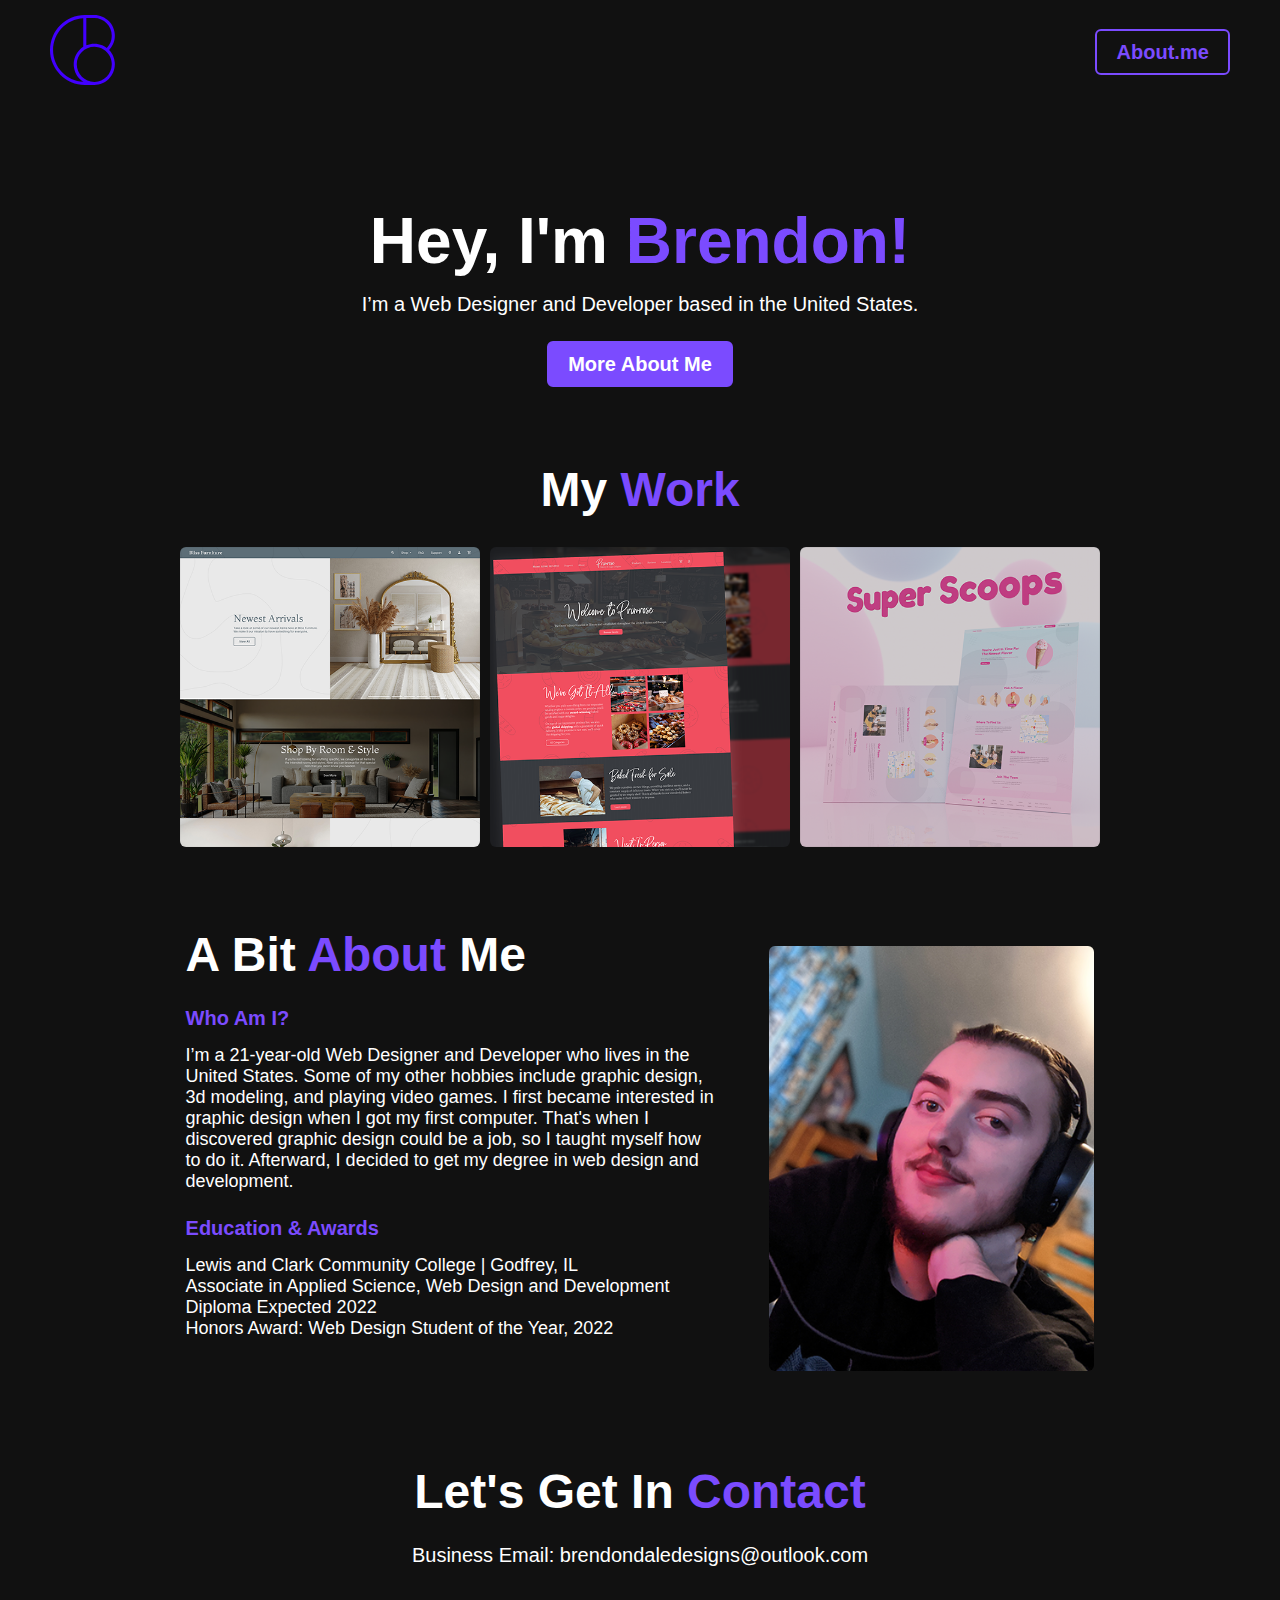
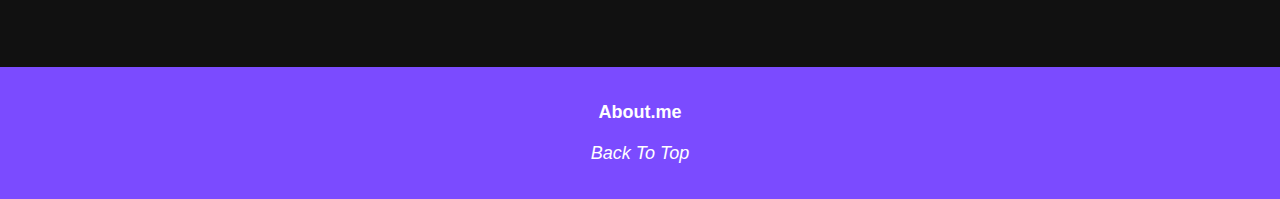
==== index.html @ 6afb6866 "This commit removes theme toggle and defaults to dark mode, as well as reverts minor code." ====
<!DOCTYPE html>
<html lang="en">
<head>
    <meta charset="UTF-8">
    <meta http-equiv="X-UA-Compatible" content="IE=edge">
    <meta name="viewport" content="width=device-width, initial-scale=1.0">
    <meta name="keywords" content="Portfolio, Brendon, Dale, Designs, Web, Design, Graphic, Design, 3d, Modeling, One, Page, Purple, Minimal, Personal, Welcome, Hi, Hello, Hey, Work, About, Contact, New, Case, Study, Studies">
    <meta name="author" content="Brendon Dale">
    <title>Brendon Dale Designs | Portfolio</title>
    <meta name="description" content="This is the home of Brendon Dale Designs. Here you can see some of my work, get to know me, and get my email if you want to contact me.">
    <link rel="stylesheet" href="css/main.css">
    <link rel="preconnect" href="https://fonts.gstatic.com" crossorigin>
</head>
<body>
<!--
    <section id="alertbanner">
        <p3><span class="semibold">Attention:</span> Type here...</p3>
    </section>
-->
    <nav id="nav" class="margin-bottom-100">
        <a href="index.html">
            <img src="images/logo-icons/logo.svg" id="nav-logo" alt="Brendon Dale Deigns Logo">
        </a>
        <div id="nav-cont">
            <a href="https://about.me/brendondale" target="_" class="button-secondary">
                <p2 class="semibold">About.me</p2>
            </a>
        </div>
    </nav>
    <section id="main-cont" class="margin-bottom-100">
        <div id="hero-cont" class="margin-bottom-75">
            <h1 class="margin-bottom-15 black">Hey, I'm <span class="accent-color word-break">Brendon!</span></h1>
            <p2 class="margin-bottom-25">I’m a Web Designer and Developer based in the United States.</p2>
            <a href="#about-cont" class="button-primary"><p2 class="semibold">More About Me</p2></a>
        </div>
        <div id="portfolio-cont" class="margin-bottom-75">
            <h2 class="margin-bottom-25 black">My <span class="accent-color">Work</span></h2>
            <div id="portfolio-row">
                <a href="casestudy-one.html" class="portfolio-item"><img src="images/work/bliss/blissfurnituretncropped.png" alt="Bliss Furniture landing page mockup"></a>
                <a href="casestudy-two.html" class="portfolio-item"><img src="images/work/primrose/primrose_tncropped.png" alt="Primrose Bakery and Sugar Delights landing page mockup"></a>
                <a href="casestudy-three.html" class="portfolio-item"><img src="images/work/super/superscoops_tncropped.png" alt="Super Scoops ice cream landing page mockup"></a>
            </div>
        </div>
        <div id="about-cont" class="margin-bottom-75">
            <div id="about-left" class="margin-bottom-25">
                <h2 class="margin-bottom-25 black">A Bit <span class="accent-color">About</span> Me</h2>
                <p2 class="margin-bottom-15 bold accent-color">Who Am I?</p2>
                <p3 class="margin-bottom-25">I’m a 21-year-old Web Designer and Developer who lives in the United States. Some of my other hobbies include graphic design, 3d modeling, and playing video games. I first became interested in graphic design when I got my first computer. That's when I discovered graphic design could be a job, so I taught myself how to do it. Afterward, I decided to get my degree in web design and development.</p3>
                <p2 class="margin-bottom-15 bold accent-color">Education & Awards</p2>
                <p3 class="margin-bottom-25">Lewis and Clark Community College | Godfrey, IL<br>
                    Associate in Applied Science, Web Design and Development<br>
                              Diploma Expected 2022<br>
                    Honors Award: Web Design Student of the Year, 2022</p3>
                <!--<a href="#contact-cont" class="button-primary"><p2 class="semibold">Let's Get In Touch</p2></a>-->
            </div>
            <div id="about-right">
                <div id="about-image"><img src="images/me.png" alt="Picture of Brendon Dale"></div>
            </div>
        </div>
        <div id="contact-cont">
            <h2 class="margin-bottom-25 black">Let's Get In <span class="accent-color">Contact</span></h2>
            <p2 class="word-break">Business Email: brendondaledesigns@outlook.com</p2>
        </div>
    </section>
    <footer id="footer-cont">
        <div id="footer-inner">
            <a href="https://about.me/brendondale" target="_" class="semibold white-color"><p3>About.me</p3></a>
            <a href="#nav" class="italic white-color"><p3>Back To Top</p3></a>
        </div>
    </footer>
</body>
</html>
---- css/main.css ----
:root {
    --clr-background:#111111;
    --clr-primary100:#ffffff;
    --clr-secondary100:#ffffff;
    --clr-accent100:#7b4bff;
    --clr-alert:#e92a2a;
}
.lightmode {
    --clr-background:#ffffff;
    --clr-primary100:#ffffff;
    --clr-secondary100:#1C1C1C;
    --clr-accent100:#4200FF;
    --clr-alert:#e92a2a;
}

* {
    padding: 0;
    margin: 0;
    box-sizing: border-box;
    scroll-behavior: smooth;
    /*outline: 1px solid red;*/          /*This outlines everything*/
}

body {
    min-height: 100vh;
    width: 100vw;
    font-family: 'Montserrat', sans-serif;
    color: var(--clr-secondary100);
    background-color: var(--clr-background);
    overflow-x: hidden;
    display: flex;
    flex-direction: column;
    align-items: center;
}

/* Fonts */
h1 {
    font-size: 4rem;
}
h2 {
    font-size: 3rem;
}
p1 {
    font-size: 1.5rem;
}
p2 {
    font-size: 1.25rem;
}
p3 {
    font-size: 1.125rem;
}

@media only screen and (max-width: 600px) {
    h1 {
        font-size: 3.75rem;
    }
    h2 {
        font-size: 2.75rem;
    }
    p1 {
        font-size: 1.25rem;
    }
    p2 {
        font-size: 1.15rem;
    }
    p3 {
        font-size: 1rem;
    }
}

.italic {
    font-style: italic;
}

.black {
    font-weight: 900;
}
.bold {
    font-weight: 700;
}
.semibold {
    font-weight: 600;
}
.medium {
    font-weight: 500;
}

a, href {
    text-decoration: none;
}

/* Modifiers */
.accent-color {
    color: var(--clr-accent100);
}

.white-color {
    color: var(--clr-primary100);
}

.underline {
    text-decoration: underline;
}

/* Margins */
.margin-top-100 {
    margin-top: 100px;
}
.margin-top-75 {
    margin-top: 75px;
}
.margin-top-50 {
    margin-top: 50px;
}
.margin-top-25 {
    margin-top: 25px;
}
.margin-top-15 {
    margin-top: 15px;
}

.margin-bottom-100 {
    margin-bottom: 100px;
}
.margin-bottom-75 {
    margin-bottom: 75px;
}
.margin-bottom-50 {
    margin-bottom: 50px;
}
.margin-bottom-25 {
    margin-bottom: 25px;
}
.margin-bottom-15 {
    margin-bottom: 15px;
}

/* Buttons */
.button-primary {
    border: 2px solid var(--clr-accent100);
    border-radius: 6px;
    padding: 0.6em 1.2em;
    color: var(--clr-primary100);
    background-color: var(--clr-accent100);
    transition: 200ms;
}
.button-primary:hover {
    background-color: transparent;
    color: var(--clr-accent100);
}

.button-secondary {
    border: 2px solid var(--clr-accent100);
    border-radius: 6px;
    padding: 0.6em 1.2em;
    color: var(--clr-accent100);
    background-color: transparent;
    transition: 200ms;
}
.button-secondary:hover {
    background-color: var(--clr-accent100);
    color: var(--clr-primary100);
}

/* Alert Banner */
#alertbanner {
    width: inherit;
    display: flex;
    flex-direction: row;
    align-items: center;
    justify-content: center;
    padding: 15px 50px;
    background-color: var(--clr-alert);
    color: var(--clr-primary100);
}

/* Nav */
#nav {
    width: inherit;
    display: flex;
    flex-direction: row;
    justify-content: space-between;
    align-items: center;
    padding: 15px 50px;
}

#nav-cont {
    display: flex;
    flex-direction: row;
    justify-content: space-between;
    align-items: center;
    gap: 25px;
    flex-wrap: wrap;
}

#nav-logo {
    height: 70px;
}

@media only screen and (max-width: 600px) {
    #nav {
        width: inherit;
        display: flex;
        flex-direction: row;
        gap: 25px;
        flex-wrap: wrap;
        justify-content: space-between;
        align-items: center;
        padding: 15px 25px;
    }
}

/* ~~ Main Container ~~ */
#main-cont {
    display: flex;
    flex-direction: column;
    align-items: center;
    width: 90%;
}

/* Hero */
#hero-cont {
    display: flex;
    flex-direction: column;
    align-items: center;
    max-width: 100%;
}

@media only screen and (max-width: 600px) {
    .word-break {
        word-break: break-all;
    }
}

/* Portfolio */
#portfolio-cont {
    display: flex;
    flex-direction: column;
    align-items: center;
}

#portfolio-row {
    display: flex;
    flex-direction: row;
    flex-flow: wrap;
}

.portfolio-item {
    margin: 5px;
    width: 300px;
    height: 300px;/*
    object-fit: cover;*/
    display: flex;
    justify-content: center;
    align-items: center;
    transition: ease-in-out 250ms;
    position: relative;
    overflow: hidden;
}
@media only screen and (max-width: 600px) {
    .portfolio-item {
        width: 250px;
        height: 250px;
    }
}
.portfolio-item img {
    border-radius: 6px;
    transition: 250ms;
    width: inherit;
    height: inherit;
}
.portfolio-item img:hover {
    width: 350px;
    height: 350px;
}
/*.portfolio-item::before {
    content: '';
    top: 100%;
    width: 100%;
    height: 5px;
    position: absolute;
    border-radius: 5px;
    transition: ease-in-out 250ms;
    z-index: -1;
}
.portfolio-item:hover::before {
    background-color: var(--clr-accent100);
    top: 102%;
}*/

.portfolio-item>* {
    width: 100%;
    height: auto;
}

/* About */
#about-cont {
    display: flex;
    flex-direction: row;
    align-items: center;
    justify-content: center;
    flex-flow: wrap;
    gap: 50px;
}

#about-left {
    display: flex;
    flex-direction: column;
    align-items: flex-start;
    max-width: 60ch;
}

#about-right {
    display: flex;
    flex-direction: column;
    align-items: center;
}

#about-image {
    max-width: 325px;
    height: 425px;
    overflow: hidden;
    display: flex;
    justify-content: center;
    align-items: center;
    border-radius: 6px;
}
@media only screen and (max-width: 600px) {
    #about-image {
        max-width: 275px;
        height: 375px;
    }
}

#about-image>* {
    width: auto;
    height: 100%;
}

/* Contact */
#contact-cont {
    display: flex;
    flex-direction: column;
    align-items: center;
}

/* Footer */
#footer-cont {
    width: 100%;
    padding: 25px 0px;
    display: flex;
    flex-direction: column;
    align-items: center;
    background-color: var(--clr-accent100);
}

#footer-inner {
    display: flex;
    flex-direction: column;
    align-items: center;
    justify-content: space-between;
}

#footer-inner>* {
    padding: 10px;
}
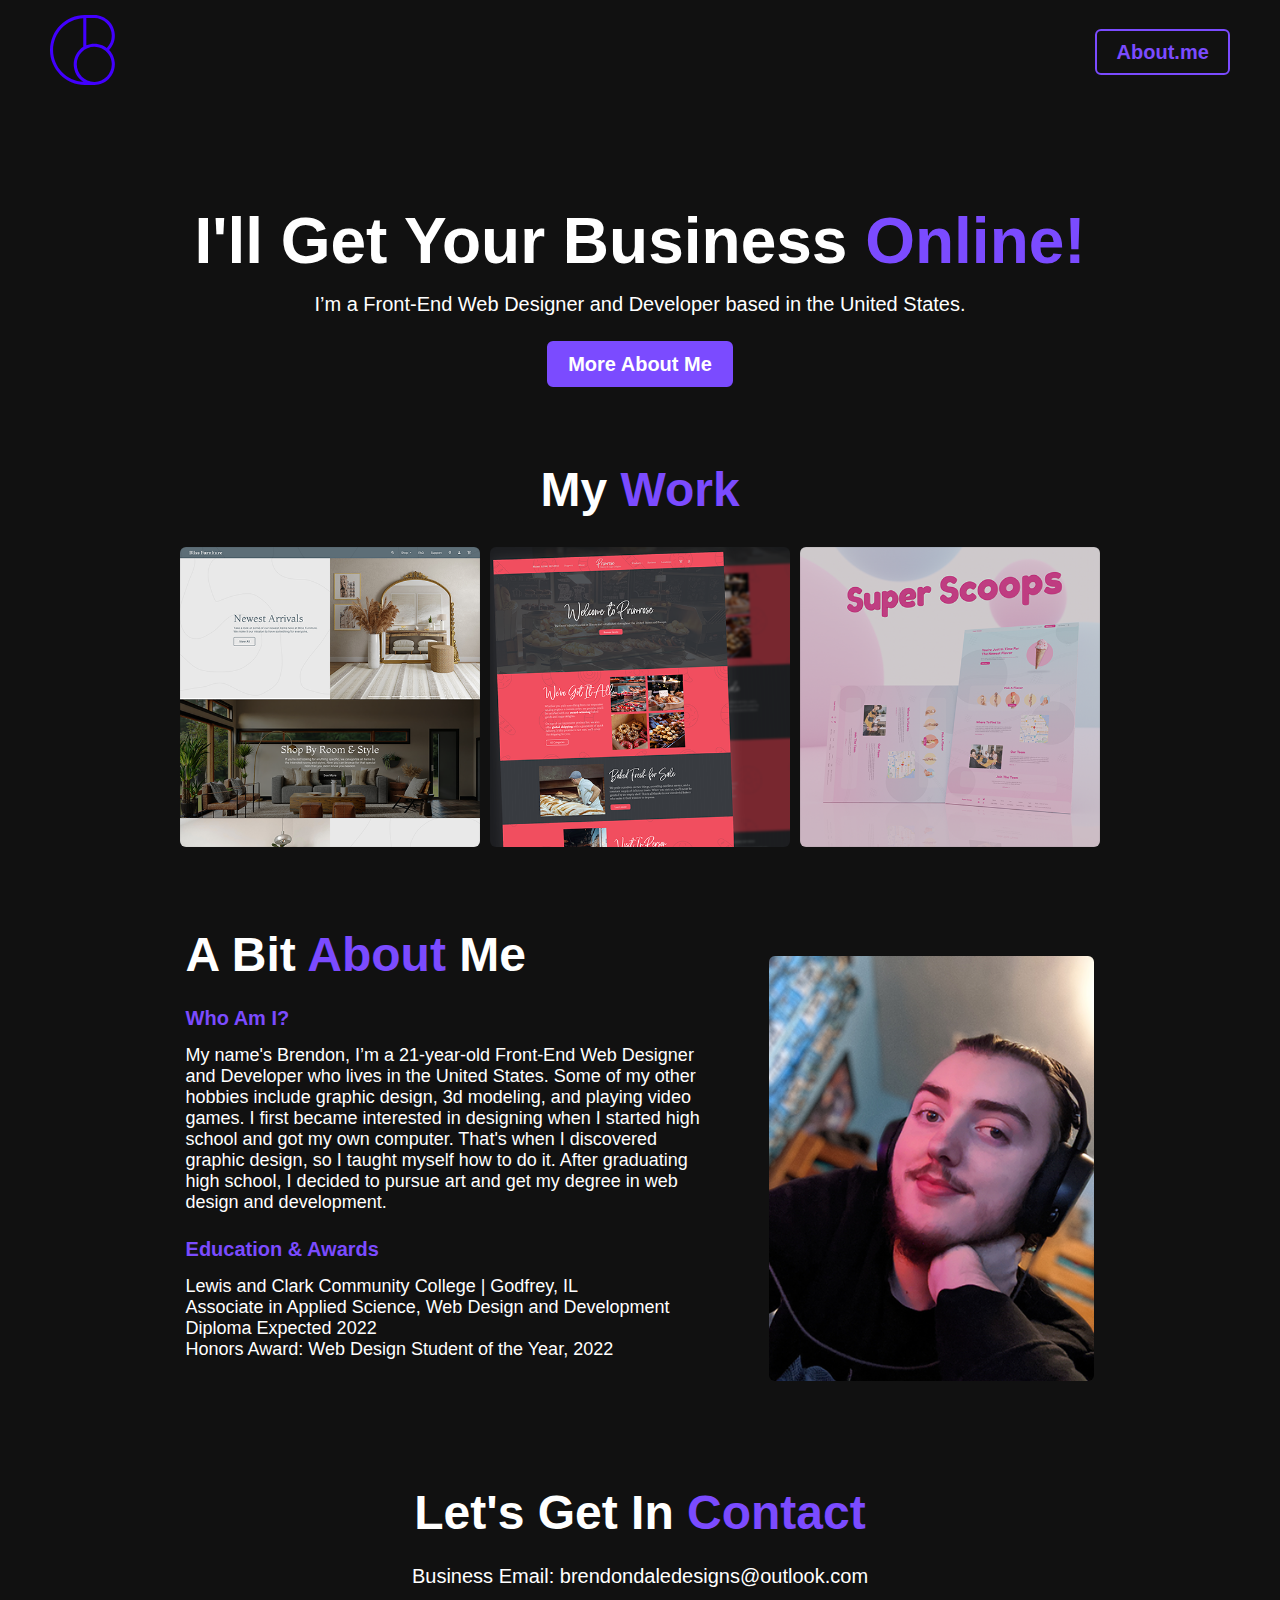
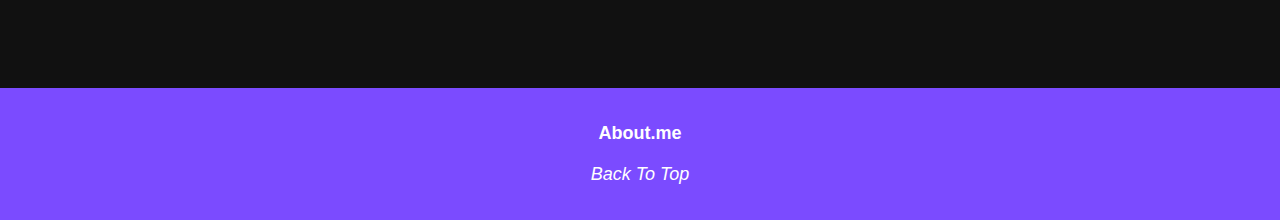
==== commit 31cd3041: "Edited Text Throughout" ====
--- a/index.html
+++ b/index.html
@@ -29,8 +29,8 @@
     </nav>
     <section id="main-cont" class="margin-bottom-100">
         <div id="hero-cont" class="margin-bottom-75">
-            <h1 class="margin-bottom-15 black">Hey, I'm <span class="accent-color word-break">Brendon!</span></h1>
-            <p2 class="margin-bottom-25">I’m a Web Designer and Developer based in the United States.</p2>
+            <h1 class="margin-bottom-15 black">I'll Get Your Business <span class="accent-color word-break">Online!</span></h1>
+            <p2 class="margin-bottom-25">I’m a Front-End Web Designer and Developer based in the United States.</p2>
             <a href="#about-cont" class="button-primary"><p2 class="semibold">More About Me</p2></a>
         </div>
         <div id="portfolio-cont" class="margin-bottom-75">
@@ -45,7 +45,7 @@
             <div id="about-left" class="margin-bottom-25">
                 <h2 class="margin-bottom-25 black">A Bit <span class="accent-color">About</span> Me</h2>
                 <p2 class="margin-bottom-15 bold accent-color">Who Am I?</p2>
-                <p3 class="margin-bottom-25">I’m a 21-year-old Web Designer and Developer who lives in the United States. Some of my other hobbies include graphic design, 3d modeling, and playing video games. I first became interested in graphic design when I got my first computer. That's when I discovered graphic design could be a job, so I taught myself how to do it. Afterward, I decided to get my degree in web design and development.</p3>
+                <p3 class="margin-bottom-25">My name's Brendon, I’m a 21-year-old Front-End Web Designer and Developer who lives in the United States. Some of my other hobbies include graphic design, 3d modeling, and playing video games. I first became interested in designing when I started high school and got my own computer. That's when I discovered graphic design, so I taught myself how to do it. After graduating high school, I decided to pursue art and get my degree in web design and development.</p3>
                 <p2 class="margin-bottom-15 bold accent-color">Education & Awards</p2>
                 <p3 class="margin-bottom-25">Lewis and Clark Community College | Godfrey, IL<br>
                     Associate in Applied Science, Web Design and Development<br>
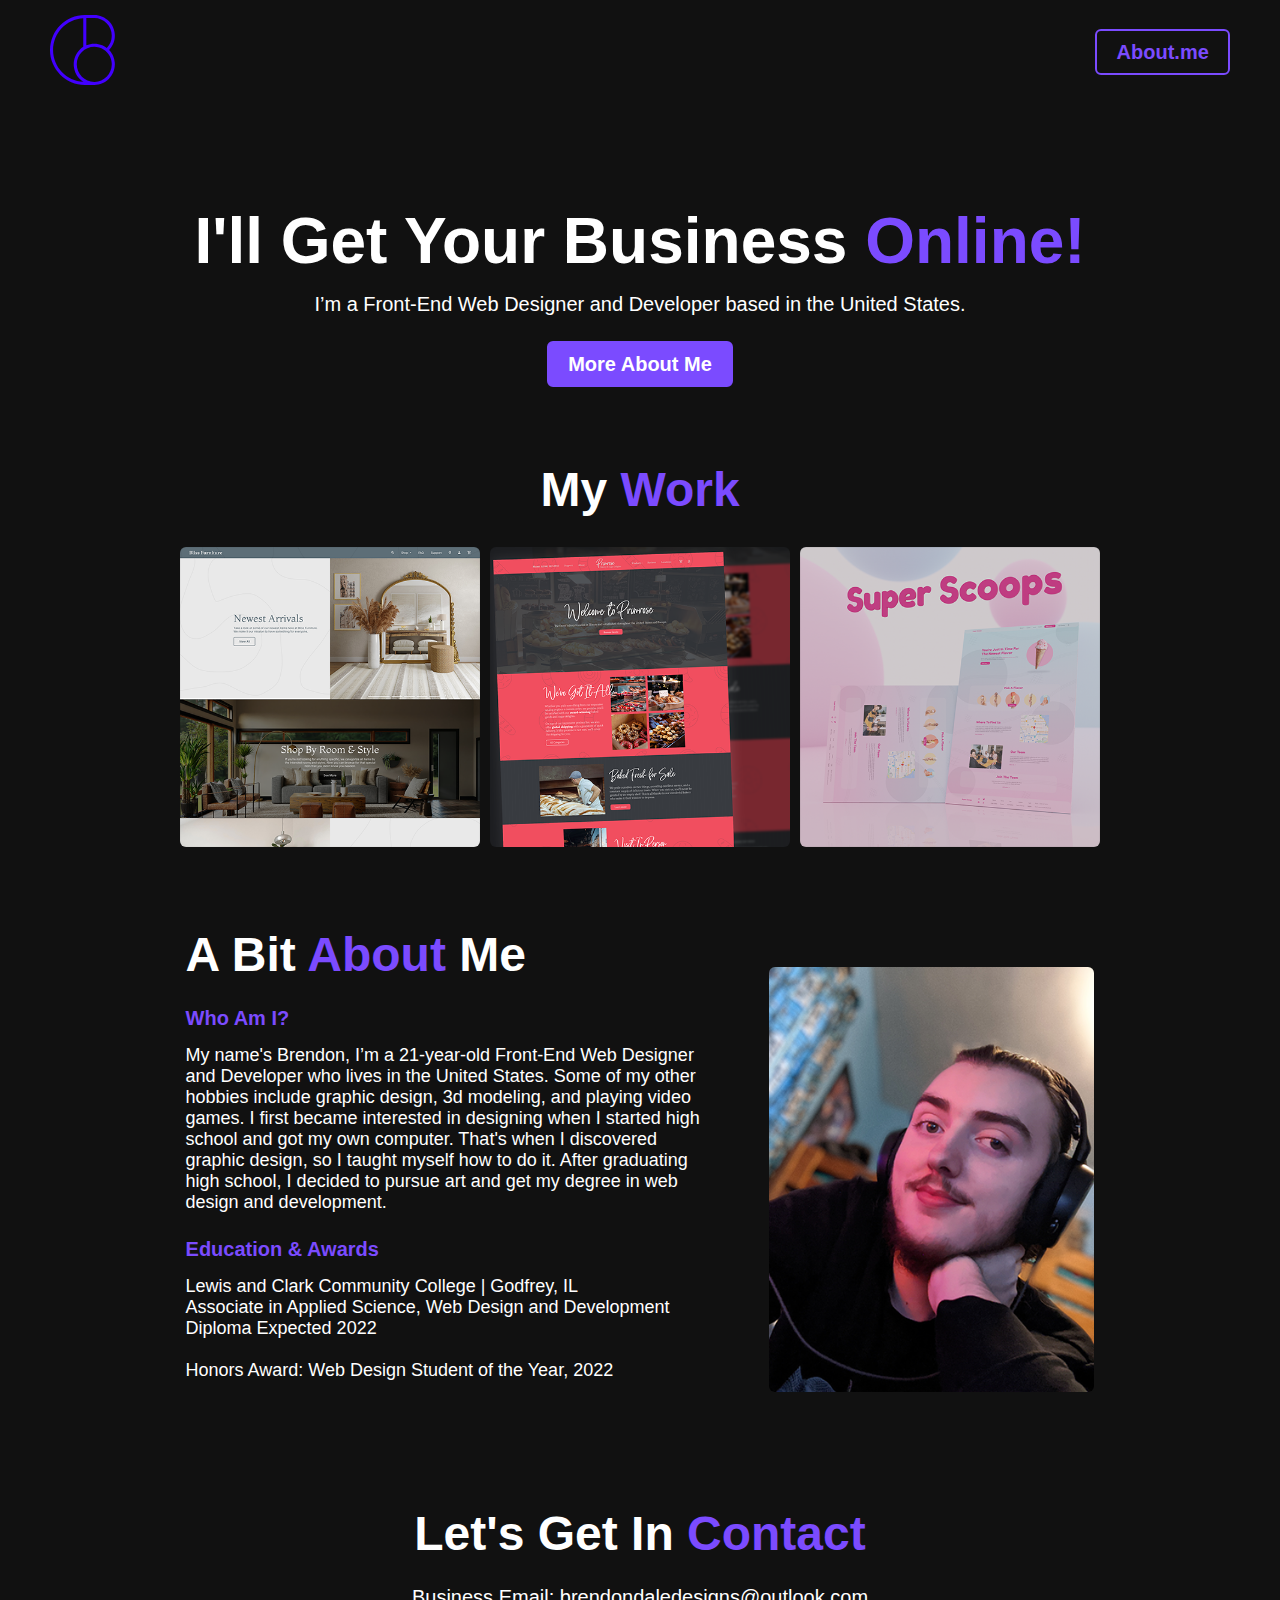
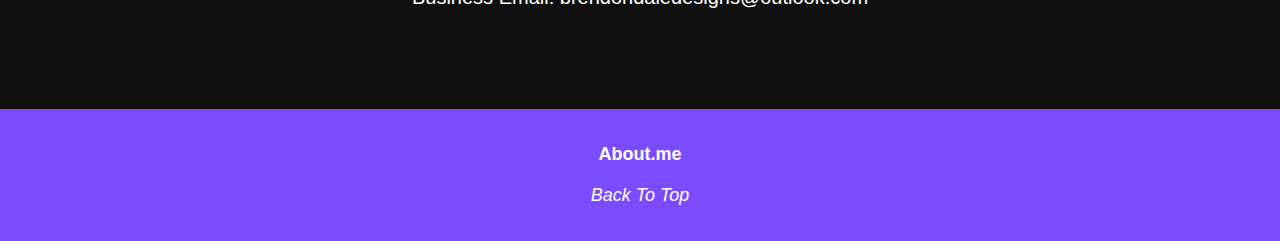
==== commit caf10142: "Added gap to about section" ====
--- a/index.html
+++ b/index.html
@@ -49,7 +49,7 @@
                 <p2 class="margin-bottom-15 bold accent-color">Education & Awards</p2>
                 <p3 class="margin-bottom-25">Lewis and Clark Community College | Godfrey, IL<br>
                     Associate in Applied Science, Web Design and Development<br>
-                              Diploma Expected 2022<br>
+                              Diploma Expected 2022<br><br>
                     Honors Award: Web Design Student of the Year, 2022</p3>
                 <!--<a href="#contact-cont" class="button-primary"><p2 class="semibold">Let's Get In Touch</p2></a>-->
             </div>
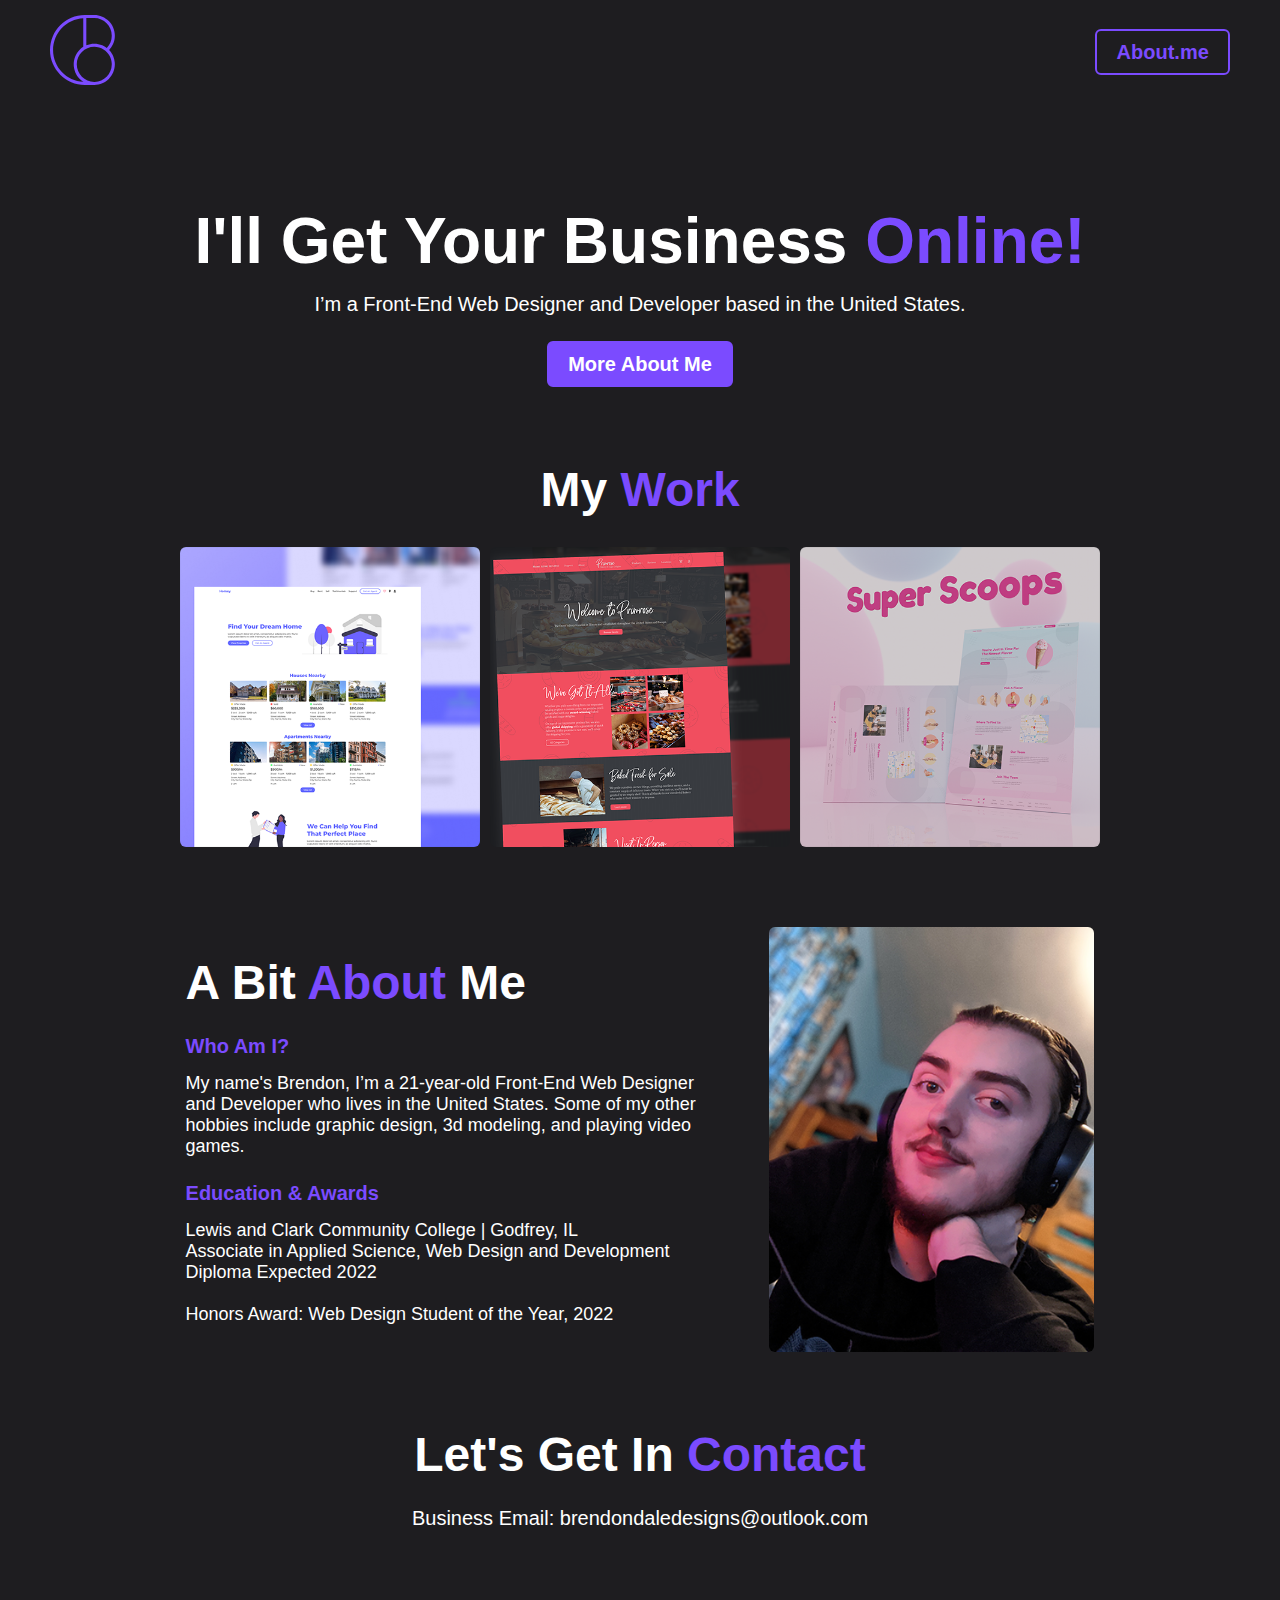
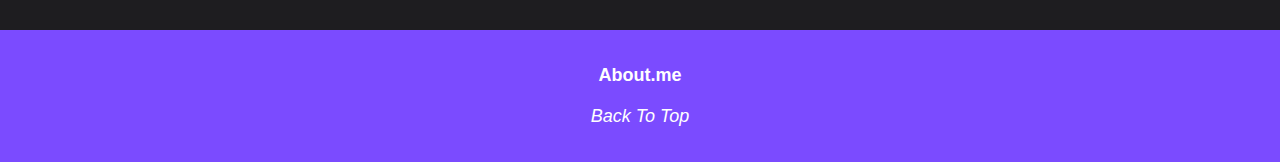
==== commit 485d77c4: "Changes colors, text, headers, etc." ====
--- a/index.html
+++ b/index.html
@@ -17,9 +17,9 @@
         <p3><span class="semibold">Attention:</span> Type here...</p3>
     </section>
 -->
-    <nav id="nav" class="margin-bottom-100">
+    <nav id="nav">
         <a href="index.html">
-            <img src="images/logo-icons/logo.svg" id="nav-logo" alt="Brendon Dale Deigns Logo">
+            <img src="images/logo-icons/logo.svg" id="nav-logo" alt="Brendon Dale Designs Logo">
         </a>
         <div id="nav-cont">
             <a href="https://about.me/brendondale" target="_" class="button-secondary">
@@ -27,27 +27,27 @@
             </a>
         </div>
     </nav>
-    <section id="main-cont" class="margin-bottom-100">
-        <div id="hero-cont" class="margin-bottom-75">
+    <section id="main-cont">
+        <div id="hero-cont">
             <h1 class="margin-bottom-15 black">I'll Get Your Business <span class="accent-color word-break">Online!</span></h1>
             <p2 class="margin-bottom-25">I’m a Front-End Web Designer and Developer based in the United States.</p2>
             <a href="#about-cont" class="button-primary"><p2 class="semibold">More About Me</p2></a>
         </div>
-        <div id="portfolio-cont" class="margin-bottom-75">
+        <div id="portfolio-cont">
             <h2 class="margin-bottom-25 black">My <span class="accent-color">Work</span></h2>
             <div id="portfolio-row">
-                <a href="casestudy-one.html" class="portfolio-item"><img src="images/work/bliss/blissfurnituretncropped.png" alt="Bliss Furniture landing page mockup"></a>
-                <a href="casestudy-two.html" class="portfolio-item"><img src="images/work/primrose/primrose_tncropped.png" alt="Primrose Bakery and Sugar Delights landing page mockup"></a>
-                <a href="casestudy-three.html" class="portfolio-item"><img src="images/work/super/superscoops_tncropped.png" alt="Super Scoops ice cream landing page mockup"></a>
+                <a href="casestudy-one.html" class="portfolio-item"><img src="images/work/homey/homey_thumb.png" alt="Homey real estate landing page and listing page mockup"></a>
+                <a href="casestudy-two.html" class="portfolio-item"><img src="images/work/primrose/primrose_thumb.png" alt="Primrose Bakery and Sugar Delights landing page mockup"></a>
+                <a href="casestudy-three.html" class="portfolio-item"><img src="images/work/super/superscoops_thumb.png" alt="Super Scoops ice cream landing page mockup"></a>
             </div>
         </div>
-        <div id="about-cont" class="margin-bottom-75">
-            <div id="about-left" class="margin-bottom-25">
+        <div id="about-cont">
+            <div id="about-left">
                 <h2 class="margin-bottom-25 black">A Bit <span class="accent-color">About</span> Me</h2>
-                <p2 class="margin-bottom-15 bold accent-color">Who Am I?</p2>
-                <p3 class="margin-bottom-25">My name's Brendon, I’m a 21-year-old Front-End Web Designer and Developer who lives in the United States. Some of my other hobbies include graphic design, 3d modeling, and playing video games. I first became interested in designing when I started high school and got my own computer. That's when I discovered graphic design, so I taught myself how to do it. After graduating high school, I decided to pursue art and get my degree in web design and development.</p3>
-                <p2 class="margin-bottom-15 bold accent-color">Education & Awards</p2>
-                <p3 class="margin-bottom-25">Lewis and Clark Community College | Godfrey, IL<br>
+                <h3 class="margin-bottom-15 bold accent-color">Who Am I?</h3>
+                <p3 class="margin-bottom-25">My name's Brendon, I’m a 21-year-old Front-End Web Designer and Developer who lives in the United States. Some of my other hobbies include graphic design, 3d modeling, and playing video games.</p3>
+                <h3 class="margin-bottom-15 bold accent-color">Education & Awards</h3>
+                <p3>Lewis and Clark Community College | Godfrey, IL<br>
                     Associate in Applied Science, Web Design and Development<br>
                               Diploma Expected 2022<br><br>
                     Honors Award: Web Design Student of the Year, 2022</p3>
--- a/css/main.css
+++ b/css/main.css
@@ -1,5 +1,5 @@
 :root {
-    --clr-background:#111111;
+    --clr-background:#1e1d20;
     --clr-primary100:#ffffff;
     --clr-secondary100:#ffffff;
     --clr-accent100:#7b4bff;
@@ -31,6 +31,7 @@
     display: flex;
     flex-direction: column;
     align-items: center;
+    gap: 100px;
 }
 
 /* Fonts */
@@ -40,6 +41,9 @@
 h2 {
     font-size: 3rem;
 }
+h3 {
+    font-size: 1.25rem;
+}
 p1 {
     font-size: 1.5rem;
 }
@@ -52,10 +56,13 @@
 
 @media only screen and (max-width: 600px) {
     h1 {
-        font-size: 3.75rem;
+        font-size: 3rem;
     }
     h2 {
         font-size: 2.75rem;
+    }
+    h3 {
+        font-size: 1rem;
     }
     p1 {
         font-size: 1.25rem;
@@ -216,6 +223,7 @@
     flex-direction: column;
     align-items: center;
     width: 90%;
+    gap: 75px;
 }
 
 /* Hero */
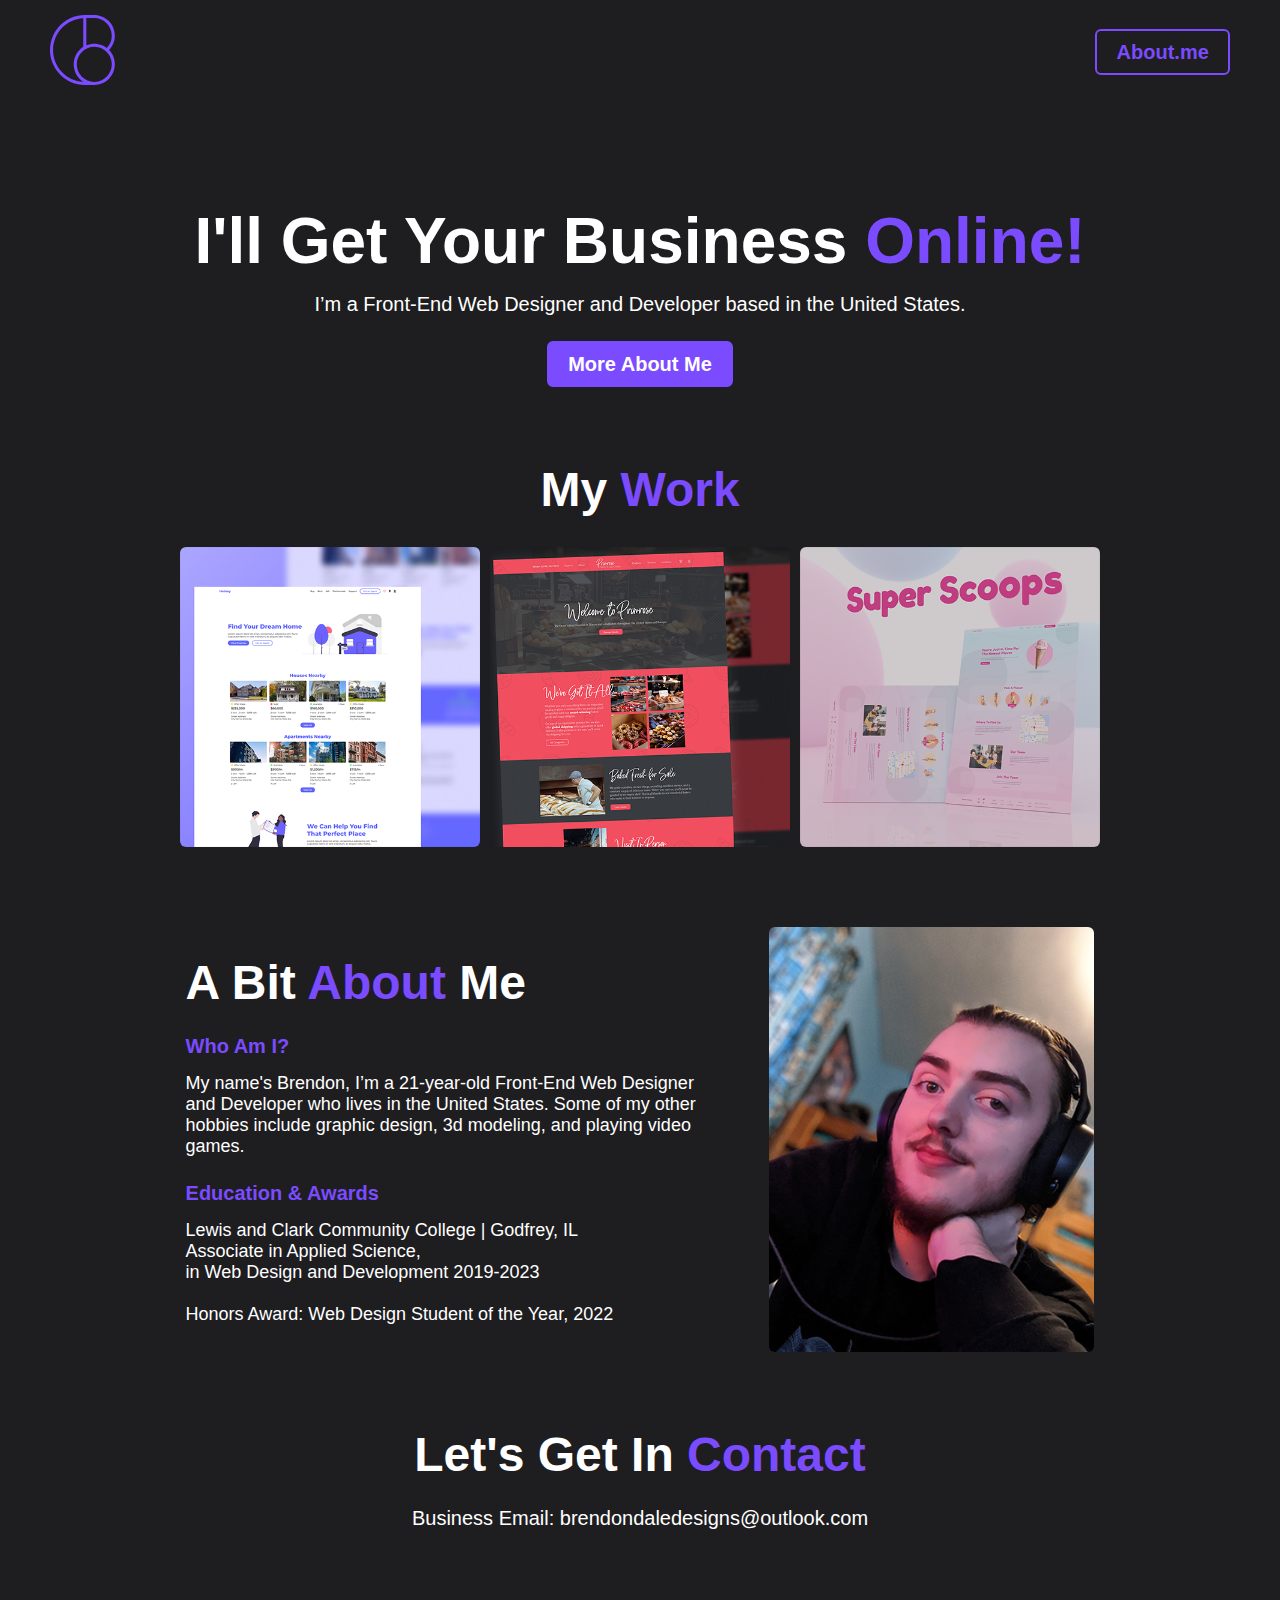
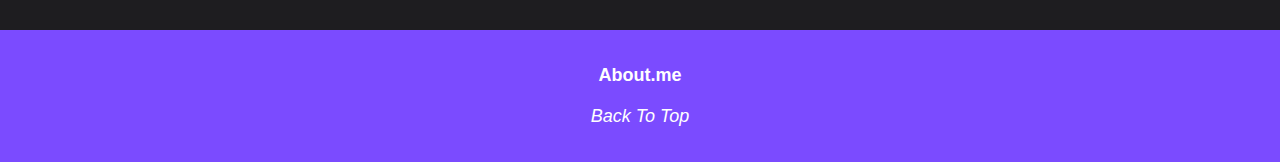
==== commit b5ac10da: "Confirmed School Start and End Dates" ====
--- a/index.html
+++ b/index.html
@@ -48,8 +48,7 @@
                 <p3 class="margin-bottom-25">My name's Brendon, I’m a 21-year-old Front-End Web Designer and Developer who lives in the United States. Some of my other hobbies include graphic design, 3d modeling, and playing video games.</p3>
                 <h3 class="margin-bottom-15 bold accent-color">Education & Awards</h3>
                 <p3>Lewis and Clark Community College | Godfrey, IL<br>
-                    Associate in Applied Science, Web Design and Development<br>
-                              Diploma Expected 2022<br><br>
+                    Associate in Applied Science, <br>in Web Design and Development 2019-2023<br><br>
                     Honors Award: Web Design Student of the Year, 2022</p3>
                 <!--<a href="#contact-cont" class="button-primary"><p2 class="semibold">Let's Get In Touch</p2></a>-->
             </div>
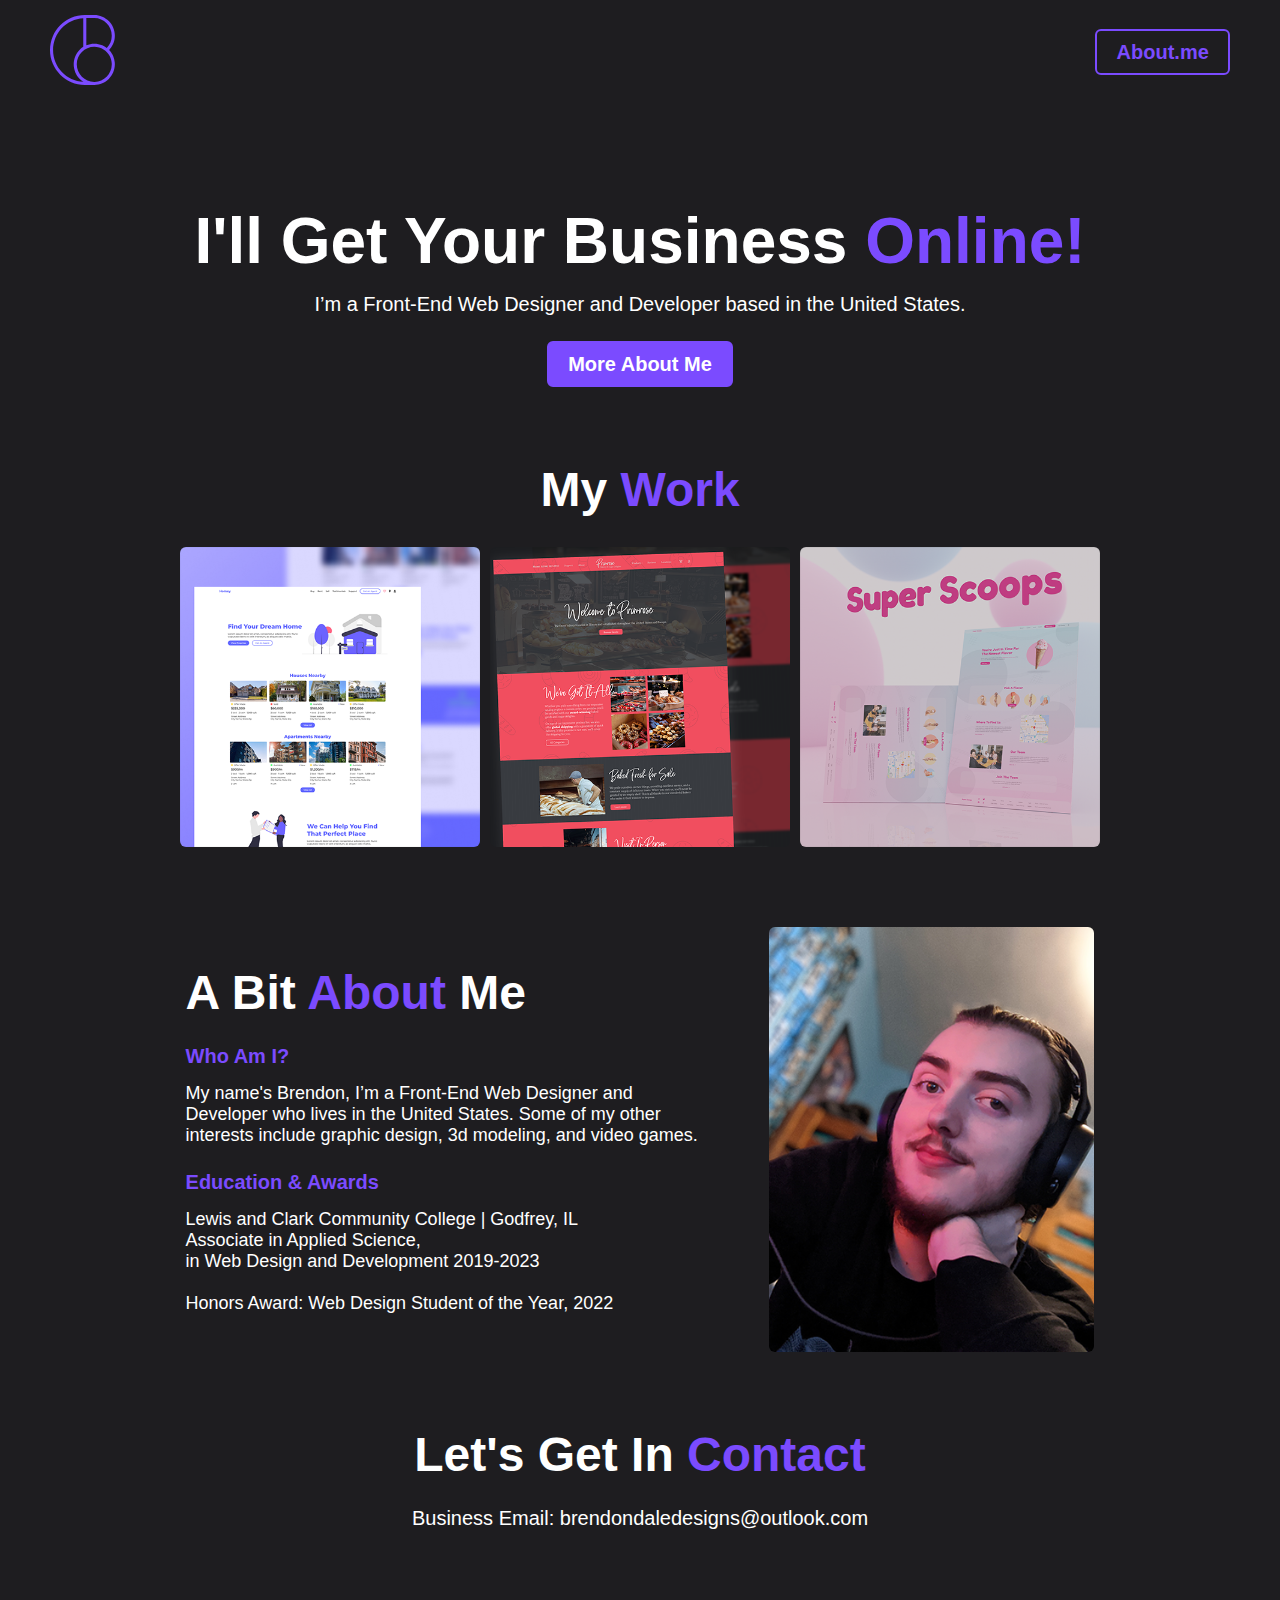
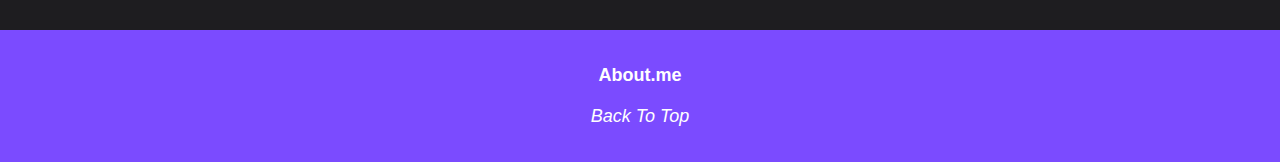
==== commit 1cb8957a: "removed age and reworded interest section" ====
--- a/index.html
+++ b/index.html
@@ -45,7 +45,7 @@
             <div id="about-left">
                 <h2 class="margin-bottom-25 black">A Bit <span class="accent-color">About</span> Me</h2>
                 <h3 class="margin-bottom-15 bold accent-color">Who Am I?</h3>
-                <p3 class="margin-bottom-25">My name's Brendon, I’m a 21-year-old Front-End Web Designer and Developer who lives in the United States. Some of my other hobbies include graphic design, 3d modeling, and playing video games.</p3>
+                <p3 class="margin-bottom-25">My name's Brendon, I’m a Front-End Web Designer and Developer who lives in the United States. Some of my other interests include graphic design, 3d modeling, and video games.</p3>
                 <h3 class="margin-bottom-15 bold accent-color">Education & Awards</h3>
                 <p3>Lewis and Clark Community College | Godfrey, IL<br>
                     Associate in Applied Science, <br>in Web Design and Development 2019-2023<br><br>
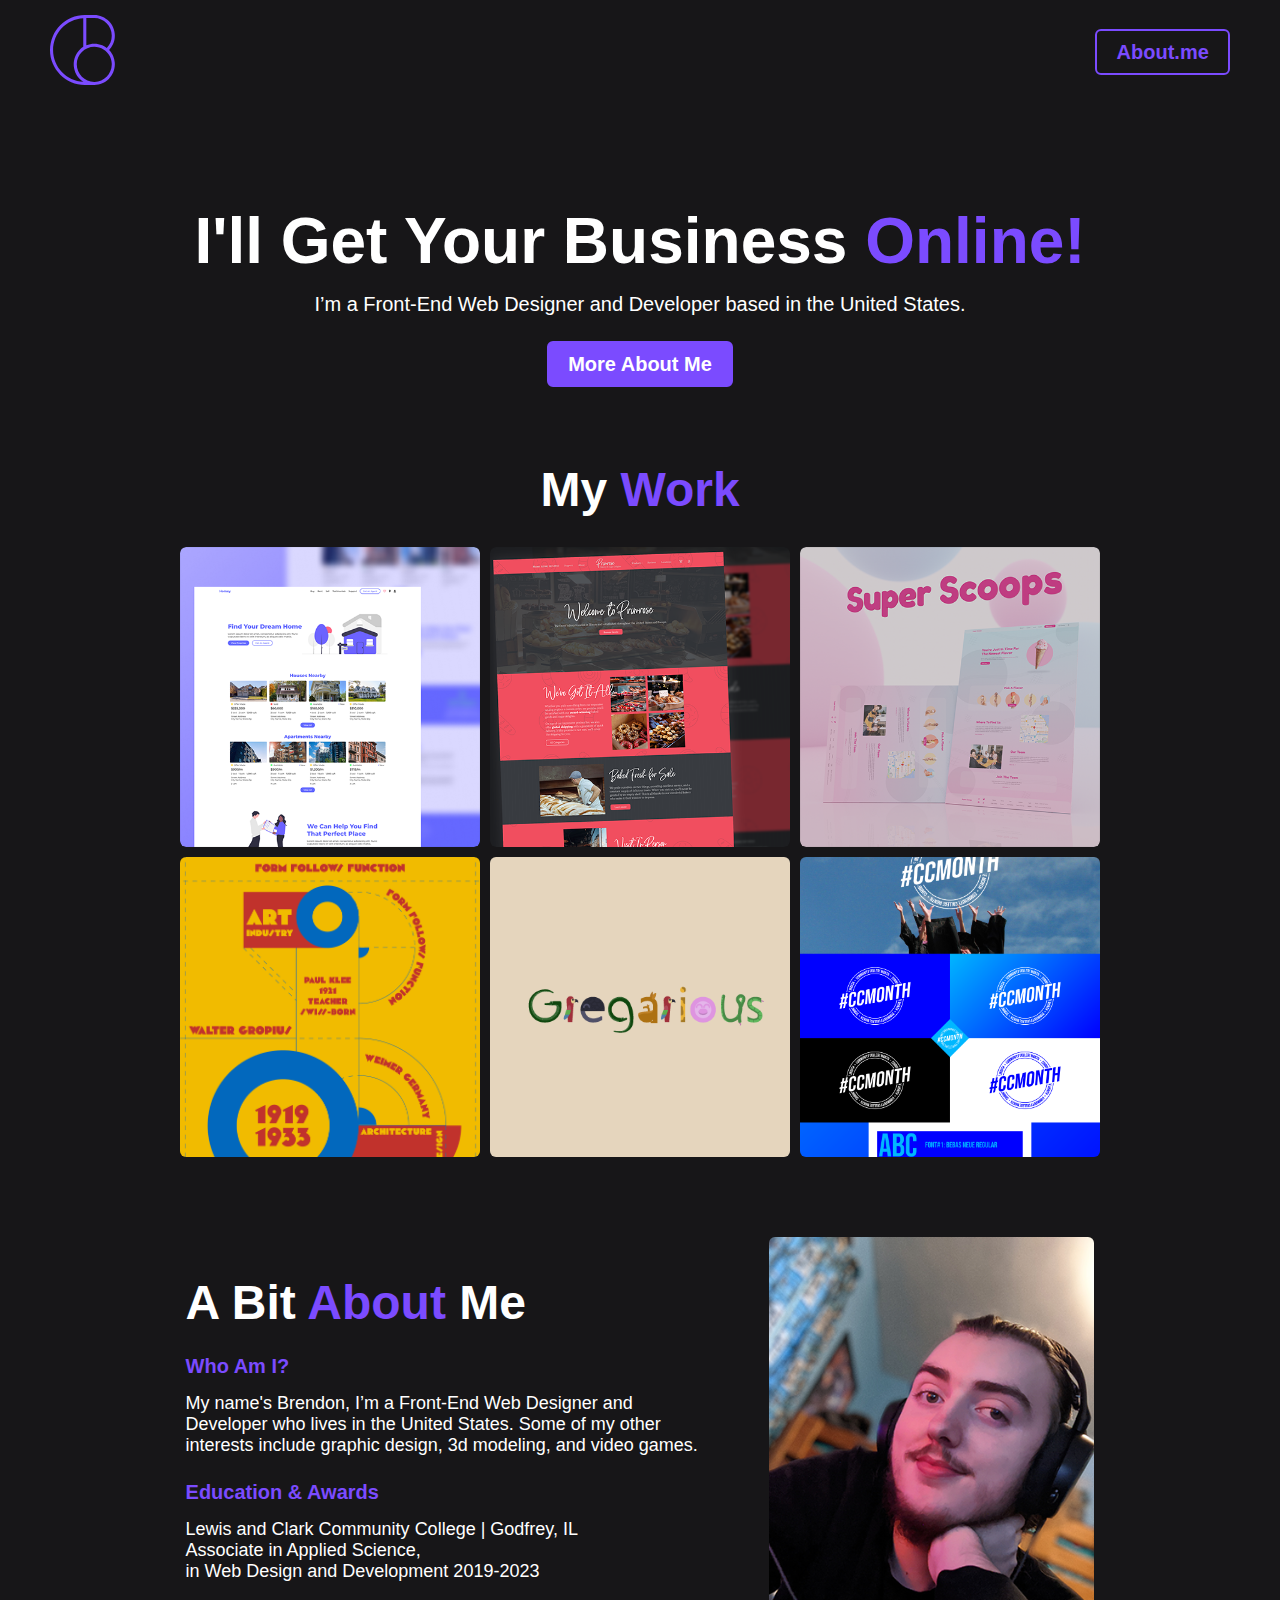
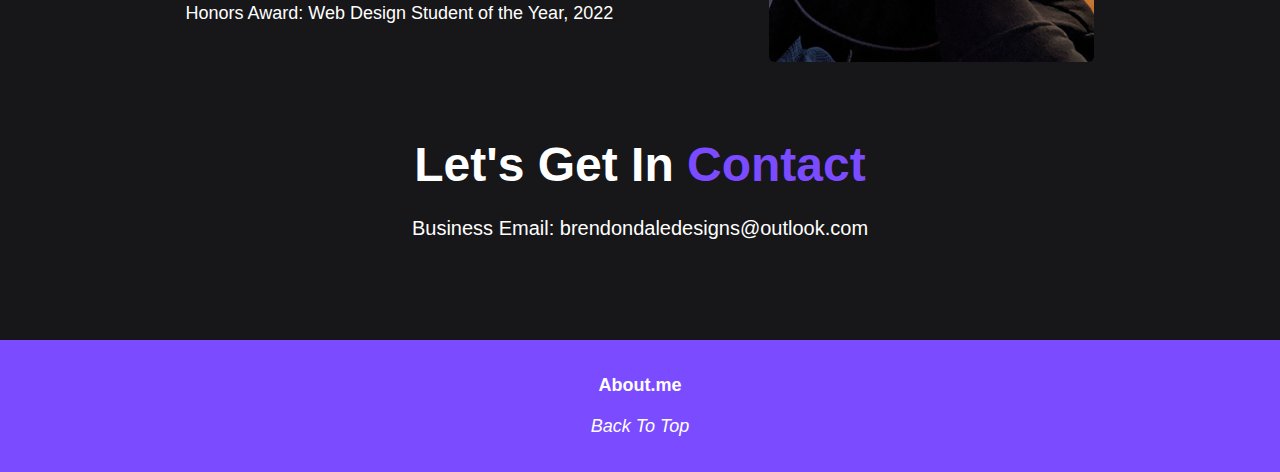
==== commit 1592fa0d: "Graphic Designs Added" ====
--- a/index.html
+++ b/index.html
@@ -36,9 +36,26 @@
         <div id="portfolio-cont">
             <h2 class="margin-bottom-25 black">My <span class="accent-color">Work</span></h2>
             <div id="portfolio-row">
-                <a href="casestudy-one.html" class="portfolio-item"><img src="images/work/homey/homey_thumb.png" alt="Homey real estate landing page and listing page mockup"></a>
-                <a href="casestudy-two.html" class="portfolio-item"><img src="images/work/primrose/primrose_thumb.png" alt="Primrose Bakery and Sugar Delights landing page mockup"></a>
-                <a href="casestudy-three.html" class="portfolio-item"><img src="images/work/super/superscoops_thumb.png" alt="Super Scoops ice cream landing page mockup"></a>
+                <a href="images/work/homey/homey_home.png" target="_" class="portfolio-item">
+                    <img src="images/work/homey/homey_thumb.png" alt="Homey real estate landing page mockup">
+                </a>
+                <a href="images/work/primrose/primrosebakery.png" target="_" class="portfolio-item">
+                    <img src="images/work/primrose/primrose_thumb.png" alt="Primrose Bakery and Sugar Delights landing page mockup">
+                </a>
+                <a href="images/work/super/superscoops.png" target="_" class="portfolio-item">
+                    <img src="images/work/super/superscoops_thumb.png" alt="Super Scoops ice cream landing page mockup">
+                </a>
+            </div>
+            <div id="portfolio-row">
+                <a href="images/work/bauhaus/BauhausPoster.png" target="_" class="portfolio-item">
+                    <img src="images/work/bauhaus/BauhausPoster.png" alt="Bauhaus style poster">
+                </a>
+                <a href="images/work/gregarious/Gregarious.png" target="_" class="portfolio-item">
+                    <img src="images/work/gregarious/Gregarious.png" alt="Word Gregarious with each letter turned into an animal">
+                </a>
+                <a href="images/work/logoredesign/CCMonthLogoRedesign.png" target="_" class="portfolio-item">
+                    <img src="images/work/logoredesign/CCMonthLogoRedesign.png" alt="Logo redesign for Community College Month">
+                </a>
             </div>
         </div>
         <div id="about-cont">
--- a/css/main.css
+++ b/css/main.css
@@ -1,5 +1,5 @@
 :root {
-    --clr-background:#1e1d20;
+    --clr-background:#171618;
     --clr-primary100:#ffffff;
     --clr-secondary100:#ffffff;
     --clr-accent100:#7b4bff;
@@ -251,6 +251,7 @@
     display: flex;
     flex-direction: row;
     flex-flow: wrap;
+    justify-content: center;
 }
 
 .portfolio-item {
@@ -264,22 +265,23 @@
     transition: ease-in-out 250ms;
     position: relative;
     overflow: hidden;
+    border-radius: 6px;
 }
 @media only screen and (max-width: 600px) {
     .portfolio-item {
         width: 250px;
-        height: 250px;
+        height: auto;
     }
 }
 .portfolio-item img {
     border-radius: 6px;
     transition: 250ms;
     width: inherit;
-    height: inherit;
+    height: auto;
 }
 .portfolio-item img:hover {
     width: 350px;
-    height: 350px;
+    height: auto;
 }
 /*.portfolio-item::before {
     content: '';
